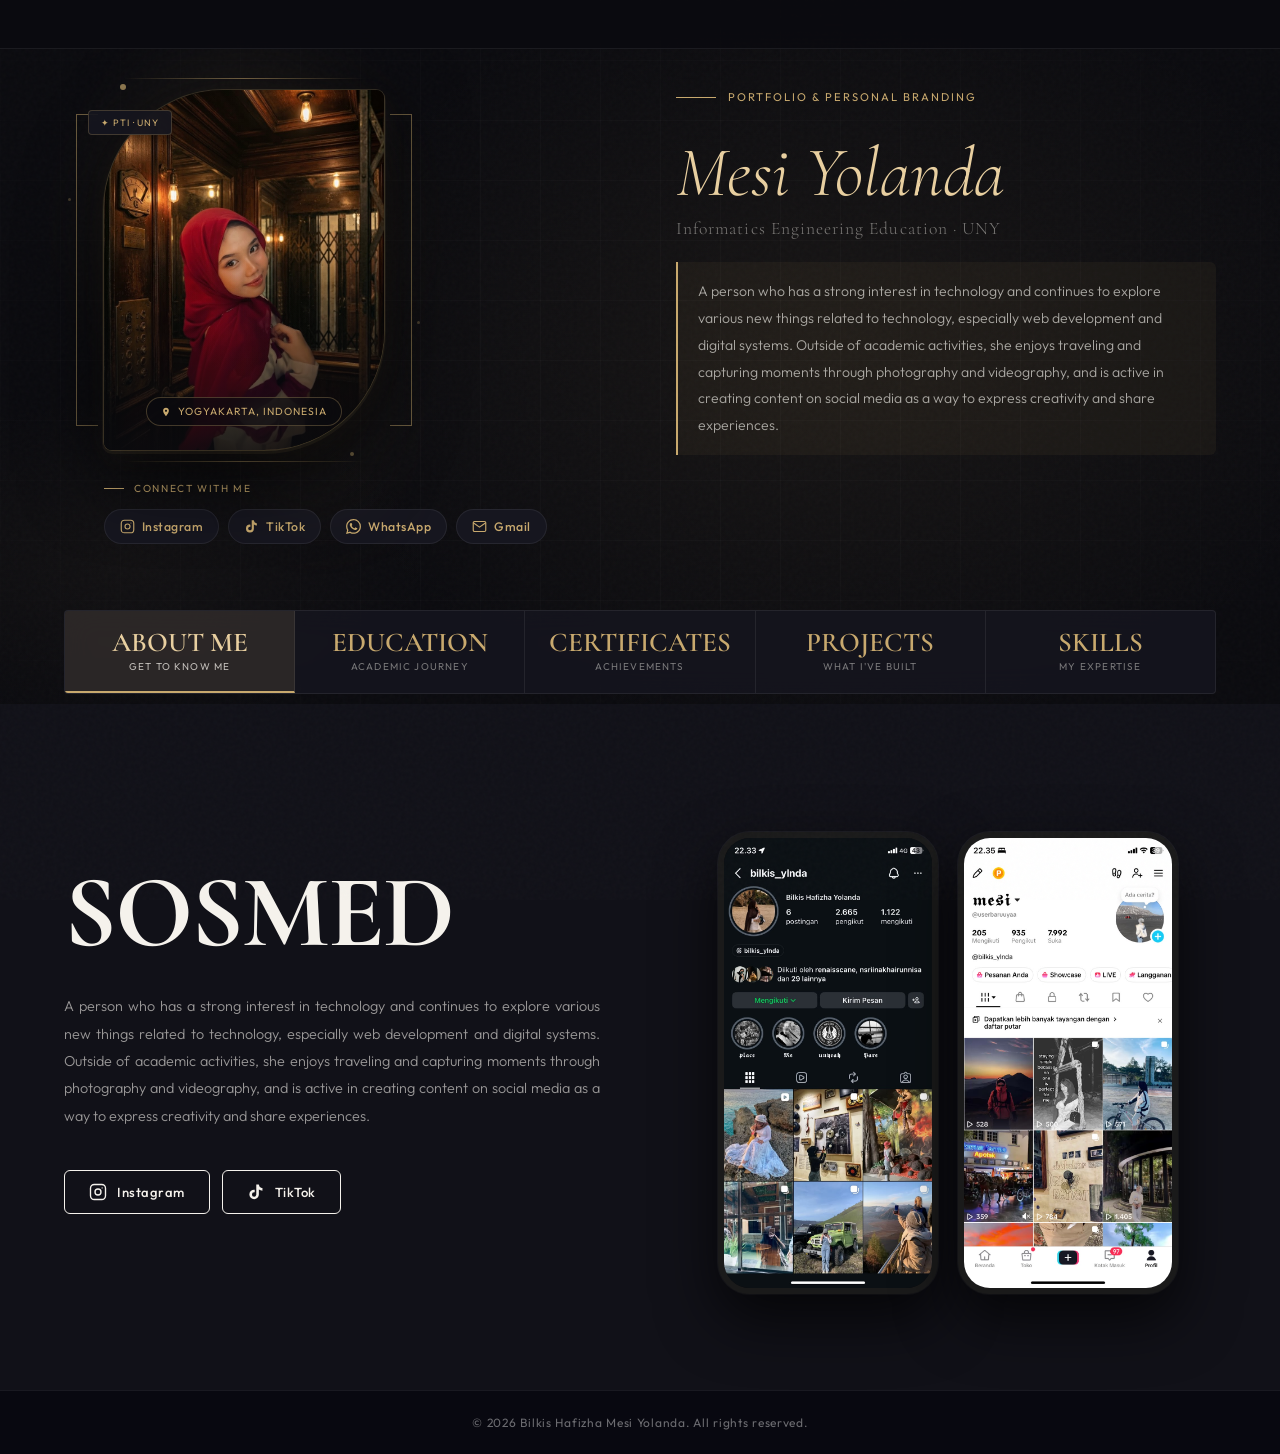
==== index.html @ 8d132f43 "Add files via upload" ====
<!DOCTYPE html>
<html lang="en">
<head>
<meta charset="UTF-8"/>
<meta name="viewport" content="width=device-width, initial-scale=1.0"/>
<title>Bilkis Hafizha — Portfolio</title>
<link href="https://fonts.googleapis.com/css2?family=Cormorant+Garamond:ital,wght@0,300;0,400;0,600;1,300;1,400&family=Outfit:wght@300;400;500;600&display=swap" rel="stylesheet"/>
<style>
:root{--bg:#0b0b0f;--bg2:#111118;--surface:#16161f;--border:rgba(255,255,255,0.07);--gold:#c8a96e;--gold2:#e8cfa0;--gold-glow:rgba(200,169,110,0.15);--white:#f5f2ec;--muted:rgba(245,242,236,0.45);}
*,*::before,*::after{margin:0;padding:0;box-sizing:border-box;}
html{scroll-behavior:smooth;}
body{font-family:'Outfit',sans-serif;background:var(--bg);color:var(--white);overflow-x:hidden;}
body::before{content:'';position:fixed;inset:0;z-index:1;pointer-events:none;opacity:0.025;background-image:url("data:image/svg+xml,%3Csvg viewBox='0 0 256 256' xmlns='http://www.w3.org/2000/svg'%3E%3Cfilter id='n'%3E%3CfeTurbulence type='fractalNoise' baseFrequency='0.9' numOctaves='4' stitchTiles='stitch'/%3E%3C/filter%3E%3Crect width='100%25' height='100%25' filter='url(%23n)'/%3E%3C/svg%3E");}

nav{position:fixed;top:0;left:0;right:0;z-index:500;display:flex;justify-content:space-between;align-items:center;padding:24px 64px;background:rgba(11,11,15,0.8);backdrop-filter:blur(20px);border-bottom:1px solid var(--border);}
.nav-logo{font-family:'Cormorant Garamond',serif;font-size:1.2rem;font-weight:300;letter-spacing:0.08em;color:var(--white);text-decoration:none;}
.nav-logo span{color:var(--gold);font-style:italic;}

/* HERO PERSIS */
.hero{min-height:auto;display:grid;grid-template-columns:1fr 1fr;align-items:start;padding:90px 64px 160px;gap:72px;position:relative;overflow:hidden;}
.hero-bg{position:absolute;inset:0;z-index:0;background:radial-gradient(ellipse 60% 80% at 65% 50%,rgba(200,169,110,0.07) 0%,transparent 70%),radial-gradient(ellipse 40% 40% at 10% 80%,rgba(200,169,110,0.04) 0%,transparent 60%);}
.hero-grid{position:absolute;inset:0;z-index:0;background-image:linear-gradient(rgba(255,255,255,0.02) 1px,transparent 1px),linear-gradient(90deg,rgba(255,255,255,0.02) 1px,transparent 1px);background-size:60px 60px;mask-image:radial-gradient(ellipse 80% 80% at 50% 50%,black 40%,transparent 100%);}

.hero-text{position:relative;z-index:2;animation:fadeUp 0.9s ease both;order:2;display:flex;flex-direction:column;justify-content:center;}
.eyebrow{display:flex;align-items:center;gap:12px;margin-bottom:32px;}
.eyebrow-line{width:40px;height:1px;background:var(--gold);}
.eyebrow-text{font-size:0.7rem;letter-spacing:0.18em;text-transform:uppercase;color:var(--gold);}
.hero-name{font-family:'Cormorant Garamond',serif;font-size:clamp(3rem,5.5vw,4.8rem);font-weight:300;line-height:1.05;margin-bottom:24px;}
.hero-name .italic{font-style:italic;color:var(--gold2);}
.hero-name .sub{font-size:clamp(0.9rem,1.5vw,1.1rem);font-weight:300;font-style:normal;color:var(--muted);letter-spacing:0.06em;display:block;margin-top:10px;}
.hero-desc{font-size:0.88rem;line-height:1.9;max-width:620px;font-weight:300;color:rgba(245,242,236,0.65);background:rgba(200,169,110,0.06);border-left:2px solid var(--gold);padding:16px 20px;border-radius:0 6px 6px 0;}

.hero-right{position:relative;z-index:2;display:flex;flex-direction:column;align-items:flex-start;gap:32px;animation:fadeUp 0.9s 0.15s ease both;order:1;padding-left:40px;}
.hero-contact-wrap{width:100%;}
.hero-contact-label{font-size:0.64rem;letter-spacing:0.16em;text-transform:uppercase;color:var(--gold);margin-bottom:14px;display:flex;align-items:center;gap:10px;}
.hero-contact-label::before{content:'';width:20px;height:1px;background:var(--gold);}
.hero-cpills{display:flex;flex-wrap:wrap;gap:9px;align-items:center;}
.hpill-icon{display:inline-flex;align-items:center;gap:7px;text-decoration:none;padding:9px 15px;border:1px solid var(--border);border-radius:40px;font-family:'Outfit',sans-serif;font-size:0.77rem;font-weight:500;letter-spacing:0.04em;color:var(--gold);background:var(--surface);white-space:nowrap;transition:all 0.25s;cursor:pointer;}
.hpill-icon svg{flex-shrink:0;color:var(--gold);}
.hpill-icon:hover{color:var(--gold2);border-color:rgba(200,169,110,0.45);background:var(--gold-glow);transform:translateY(-2px);box-shadow:0 8px 20px rgba(0,0,0,0.35);}
.hpill-icon:hover svg{color:var(--gold2);}

/* Photo Scene */
.photo-scene{position:relative;width:280px;height:360px;flex-shrink:0;}
.photo-glow{position:absolute;top:50%;left:50%;transform:translate(-50%,-50%);width:380px;height:500px;background:radial-gradient(ellipse 70% 60% at 50% 40%,rgba(200,169,110,0.22) 0%,transparent 65%),radial-gradient(ellipse 40% 50% at 70% 80%,rgba(200,169,110,0.08) 0%,transparent 60%);filter:blur(40px);animation:pulse-glow 5s ease-in-out infinite alternate;pointer-events:none;}
@keyframes pulse-glow{from{opacity:0.7;transform:translate(-50%,-50%) scale(1);}to{opacity:1;transform:translate(-50%,-50%) scale(1.06);}}
.deco-bracket-left{position:absolute;top:24px;left:-28px;width:22px;height:calc(100% - 48px);border-top:1.5px solid rgba(200,169,110,0.5);border-left:1.5px solid rgba(200,169,110,0.5);border-bottom:1.5px solid rgba(200,169,110,0.5);}
.deco-bracket-right{position:absolute;top:24px;right:-28px;width:22px;height:calc(100% - 48px);border-top:1.5px solid rgba(200,169,110,0.5);border-right:1.5px solid rgba(200,169,110,0.5);border-bottom:1.5px solid rgba(200,169,110,0.5);}
.deco-line-top{position:absolute;top:-12px;left:20px;right:20px;height:1px;background:linear-gradient(90deg,transparent,var(--gold),transparent);opacity:0.6;}
.deco-line-bottom{position:absolute;bottom:-12px;left:20px;right:20px;height:1px;background:linear-gradient(90deg,transparent,var(--gold),transparent);opacity:0.6;}
.deco-dot{position:absolute;border-radius:50%;background:var(--gold);}
.deco-dot-1{width:6px;height:6px;top:-6px;left:16px;opacity:0.7;}
.deco-dot-2{width:4px;height:4px;bottom:-6px;right:30px;opacity:0.5;}
.deco-dot-3{width:3px;height:3px;top:30%;left:-36px;opacity:0.3;animation:float-dot 3.5s ease-in-out infinite alternate;}
.deco-dot-4{width:3px;height:3px;bottom:35%;right:-36px;opacity:0.3;animation:float-dot 4.2s ease-in-out infinite alternate-reverse;}
@keyframes float-dot{from{transform:translateY(0);opacity:0.2;}to{transform:translateY(-7px);opacity:0.45;}}
.photo-label-v{position:absolute;right:-54px;top:50%;transform:translateY(-50%) rotate(90deg);font-size:0.5rem;letter-spacing:0.24em;text-transform:uppercase;color:rgba(200,169,110,0.3);white-space:nowrap;pointer-events:none;}
.photo-frame{position:absolute;inset:0;border-radius:120px 8px 120px 8px;overflow:hidden;box-shadow:0 0 0 1px rgba(200,169,110,0.18),0 2px 0 2px rgba(200,169,110,0.06),0 24px 80px rgba(0,0,0,0.75),0 8px 24px rgba(200,169,110,0.08);}
.photo-frame img{width:100%;height:100%;object-fit:cover;display:block;object-position:0% top;transition:transform 0.8s ease;}
.photo-frame:hover img{transform:scale(1.05);}
.photo-frame::before{content:'';position:absolute;inset:0;background:radial-gradient(ellipse at 50% 0%,rgba(200,169,110,0.04) 0%,transparent 60%),linear-gradient(180deg,transparent 45%,rgba(11,11,15,0.45) 75%,rgba(11,11,15,0.85) 100%);z-index:1;pointer-events:none;}
.photo-badge-wrap{position:absolute;bottom:0;left:0;right:0;padding:18px 20px 24px;z-index:2;display:flex;align-items:center;justify-content:center;}
.photo-badge{display:inline-flex;align-items:center;gap:7px;background:rgba(11,11,15,0.6);border:1px solid rgba(200,169,110,0.3);padding:7px 14px;border-radius:40px;font-size:0.65rem;letter-spacing:0.1em;text-transform:uppercase;color:var(--gold);backdrop-filter:blur(12px);}
.photo-chip{position:absolute;top:20px;left:-16px;background:rgba(22,22,31,0.92);border:1px solid rgba(200,169,110,0.25);padding:6px 12px;border-radius:4px;font-size:0.58rem;letter-spacing:0.1em;text-transform:uppercase;color:var(--gold);backdrop-filter:blur(10px);z-index:5;animation:float-chip 4s ease-in-out infinite alternate;}
@keyframes float-chip{from{transform:translateY(0);}to{transform:translateY(-5px);}}

/* TAB BAR */
.tab-bar{position:absolute;bottom:10px;left:64px;right:64px;z-index:2;display:flex;border:1px solid var(--border);border-radius:4px;background:rgba(22,22,31,0.85);backdrop-filter:blur(14px);overflow:hidden;}
.tab-btn{flex:1;padding:18px 8px;text-align:center;border-right:1px solid var(--border);background:transparent;border-top:none;border-bottom:none;border-left:none;cursor:pointer;transition:background 0.25s;display:flex;flex-direction:column;align-items:center;gap:4px;text-decoration:none;}
.tab-btn:last-child{border-right:none;}
.tab-btn-n{font-family:'Cormorant Garamond',serif;font-size:1.7rem;font-weight:600;color:var(--gold);display:block;line-height:1;transition:color 0.25s;}
.tab-btn-l{font-size:0.62rem;letter-spacing:0.12em;text-transform:uppercase;color:var(--muted);transition:color 0.25s;}
.tab-btn:hover{background:var(--gold-glow);}
.tab-btn:hover .tab-btn-n{color:var(--gold2);}
.tab-btn:hover .tab-btn-l{color:rgba(245,242,236,0.7);}
.tab-btn.active{background:rgba(200,169,110,0.12);border-bottom:2px solid var(--gold);}
.tab-btn.active .tab-btn-n{color:var(--gold2);}
.tab-btn.active .tab-btn-l{color:rgba(245,242,236,0.75);}

/* ABOUT ME ASLI */
.about-section{padding:80px 64px 96px;background:var(--bg2);display:grid;grid-template-columns:1fr 1fr;gap:80px;align-items:center;scroll-margin-top:10px;}
.about-sosmed-title{font-family:'Cormorant Garamond',serif;font-size:clamp(4rem,8vw,7rem);font-weight:900;color:var(--white);line-height:0.95;letter-spacing:-0.02em;margin-bottom:32px;}
.about-desc{font-size:0.9rem;line-height:1.9;color:rgba(245,242,236,0.6);font-weight:300;margin-bottom:40px;text-align:justify;}
.about-btns{display:flex;gap:12px;flex-wrap:wrap;}
.about-btn{display:inline-flex;align-items:center;gap:10px;padding:12px 24px;border-radius:6px;border:1.5px solid var(--white);background:transparent;color:var(--white);font-family:'Outfit',sans-serif;font-size:0.82rem;font-weight:500;letter-spacing:0.04em;cursor:pointer;text-decoration:none;transition:all .25s;}
.about-btn:hover{background:var(--white);color:#0b0b0f;}
.about-btn svg{width:18px;height:18px;flex-shrink:0;}
.about-right{display:flex;gap:20px;align-items:center;justify-content:center;padding-top:48px;}
.about-phone{position:relative;width:220px;flex-shrink:0;}
.about-phone-frame{width:100%;border-radius:32px;overflow:hidden;border:6px solid #1a1a1a;box-shadow:0 24px 60px rgba(0,0,0,0.7),0 0 0 1px rgba(255,255,255,0.06);background:#0b0b0f;position:relative;}
.about-phone-frame img{width:100%;height:auto;display:block;object-fit:cover;}

#copy-toast{display:none;position:fixed;bottom:32px;left:50%;transform:translateX(-50%);background:rgba(22,22,31,0.97);border:1px solid rgba(200,169,110,0.4);color:var(--gold);padding:10px 22px;border-radius:40px;font-size:0.75rem;letter-spacing:0.08em;z-index:9999;backdrop-filter:blur(10px);}
footer{background:#080810;border-top:1px solid var(--border);padding:24px 64px;display:flex;justify-content:center;align-items:center;}
.f-copy{font-size:0.75rem;color:rgba(255,255,255,0.4);letter-spacing:0.06em;text-align:center;}
@keyframes fadeUp{from{opacity:0;transform:translateY(24px);}to{opacity:1;transform:translateY(0);}}

@media(max-width:900px){
  nav{padding:18px 24px;}
  .hero{grid-template-columns:1fr;padding:100px 24px 140px;text-align:center;gap:40px;}
  .eyebrow{justify-content:center;}
  .hero-desc{margin:0 auto;max-width:100%;}
  .hero-text{order:2;}.hero-right{order:1;}
  .hero-contact-label{justify-content:center;}
  .hero-cpills{justify-content:center;}
  .photo-scene{width:260px;height:360px;}
  .photo-label-v,.deco-dot-3,.deco-dot-4{display:none;}
  .deco-bracket-left{left:-16px;}.deco-bracket-right{right:-16px;}
  .photo-chip{left:-8px;top:14px;}
  .tab-bar{left:24px;right:24px;bottom:24px;}
  .tab-btn{padding:14px 4px;}
  .tab-btn-n{font-size:1.1rem;}.tab-btn-l{font-size:0.48rem;}
  .about-section{grid-template-columns:1fr;padding:60px 24px;}
  .about-right{padding-top:20px;}
  footer{padding:24px;}
}
@media(max-width:559px){
  .tab-bar{display:none;}
  .hpill-icon{padding:8px 12px;font-size:0.72rem;}
}
</style>
</head>
<body>

<nav><a class="nav-logo" href="index.html"></a></nav>

<section class="hero" id="hero-section">
  <div class="hero-bg"></div>
  <div class="hero-grid"></div>
  <div class="hero-text">
    <div class="eyebrow"><span class="eyebrow-line"></span><span class="eyebrow-text">Portfolio &amp; Personal Branding</span></div>
    <h1 class="hero-name"><span class="italic">Mesi Yolanda</span><span class="sub">Informatics Engineering Education &middot; UNY</span></h1>
    <p class="hero-desc">A person who has a strong interest in technology and continues to explore various new things related to technology, especially web development and digital systems. Outside of academic activities, she enjoys traveling and capturing moments through photography and videography, and is active in creating content on social media as a way to express creativity and share experiences.</p>
  </div>
  <div class="hero-right">
    <div class="photo-scene">
      <div class="photo-glow"></div>
      <div class="deco-bracket-left"></div><div class="deco-bracket-right"></div>
      <div class="deco-line-top"></div><div class="deco-line-bottom"></div>
      <div class="deco-dot deco-dot-1"></div><div class="deco-dot deco-dot-2"></div>
      <div class="deco-dot deco-dot-3"></div><div class="deco-dot deco-dot-4"></div>
      <span class="photo-label-v">Yogyakarta &middot; Indonesia &middot; UNY 2024</span>
      <div class="photo-chip">&#10022; PTI &middot; UNY</div>
      <div class="photo-frame">
        <img src="profil.jpg" alt="Bilkis Hafizha Mesi Yolanda"/>
        <div class="photo-badge-wrap">
          <div class="photo-badge">
            <svg width="10" height="10" fill="currentColor" viewBox="0 0 24 24"><path d="M12 2C8.13 2 5 5.13 5 9c0 5.25 7 13 7 13s7-7.75 7-13c0-3.87-3.13-7-7-7zm0 9.5c-1.38 0-2.5-1.12-2.5-2.5s1.12-2.5 2.5-2.5 2.5 1.12 2.5 2.5-1.12 2.5-2.5 2.5z"/></svg>
            Yogyakarta, Indonesia
          </div>
        </div>
      </div>
    </div>
    <div class="hero-contact-wrap">
      <p class="hero-contact-label">Connect With Me</p>
      <div class="hero-cpills">
        <a class="hpill-icon" href="https://www.instagram.com/bilkis_ylnda/" target="_blank" rel="noopener"><svg width="15" height="15" fill="none" stroke="currentColor" stroke-width="1.8" viewBox="0 0 24 24"><rect x="2" y="2" width="20" height="20" rx="5"/><circle cx="12" cy="12" r="4"/><circle cx="17.5" cy="6.5" r="0.8" fill="currentColor" stroke="none"/></svg>Instagram</a>
        <a class="hpill-icon" href="https://www.tiktok.com/@userbaruuyaa" target="_blank" rel="noopener"><svg width="15" height="15" viewBox="0 0 24 24" fill="currentColor"><path d="M19.59 6.69a4.83 4.83 0 01-3.77-4.25V2h-3.45v13.67a2.89 2.89 0 01-2.88 2.5 2.89 2.89 0 01-2.89-2.89 2.89 2.89 0 012.89-2.89c.28 0 .54.04.79.1V9.01a6.33 6.33 0 00-.79-.05 6.34 6.34 0 00-6.34 6.34 6.34 6.34 0 006.34 6.34 6.34 6.34 0 006.33-6.34V8.69a8.17 8.17 0 004.78 1.52V6.77a4.85 4.85 0 01-1.01-.08z"/></svg>TikTok</a>
        <a class="hpill-icon" href="https://wa.me/6289533865173" target="_blank" rel="noopener"><svg width="15" height="15" fill="currentColor" viewBox="0 0 24 24"><path d="M17.472 14.382c-.297-.149-1.758-.867-2.03-.967-.273-.099-.471-.148-.67.15-.197.297-.767.966-.94 1.164-.173.199-.347.223-.644.075-.297-.15-1.255-.463-2.39-1.475-.883-.788-1.48-1.761-1.653-2.059-.173-.297-.018-.458.13-.606.134-.133.298-.347.446-.52.149-.174.198-.298.298-.497.099-.198.05-.371-.025-.52-.075-.149-.669-1.612-.916-2.207-.242-.579-.487-.5-.669-.51-.173-.008-.371-.01-.57-.01-.198 0-.52.074-.792.372-.272.297-1.04 1.016-1.04 2.479 0 1.462 1.065 2.875 1.213 3.074.149.198 2.096 3.2 5.077 4.487.709.306 1.262.489 1.694.625.712.227 1.36.195 1.871.118.571-.085 1.758-.719 2.006-1.413.248-.694.248-1.289.173-1.413-.074-.124-.272-.198-.57-.347m-5.421 7.403h-.004a9.87 9.87 0 01-5.031-1.378l-.361-.214-3.741.982.998-3.648-.235-.374a9.86 9.86 0 01-1.51-5.26c.001-5.45 4.436-9.884 9.888-9.884 2.64 0 5.122 1.03 6.988 2.898a9.825 9.825 0 012.893 6.994c-.003 5.45-4.437 9.884-9.885 9.884m8.413-18.297A11.815 11.815 0 0012.05 0C5.495 0 .16 5.335.157 11.892c0 2.096.547 4.142 1.588 5.945L.057 24l6.305-1.654a11.882 11.882 0 005.683 1.448h.005c6.554 0 11.89-5.335 11.893-11.893a11.821 11.821 0 00-3.48-8.413z"/></svg>WhatsApp</a>
        <a class="hpill-icon" href="mailto:bilkishafizha2005@gmail.com" onclick="copyEmail(event)"><svg width="15" height="15" fill="none" stroke="currentColor" stroke-width="1.8" viewBox="0 0 24 24"><path d="M4 4h16a2 2 0 012 2v12a2 2 0 01-2 2H4a2 2 0 01-2-2V6a2 2 0 012-2z"/><polyline points="22,6 12,13 2,6"/></svg>Gmail</a>
      </div>
    </div>
  </div>
  <div id="copy-toast">Email copied!</div>
  <div class="tab-bar">
    <a href="about.html#about-section" class="tab-btn active"><span class="tab-btn-n">ABOUT ME</span><span class="tab-btn-l">Get to know me</span></a>
    <a href="education.html#education-section" class="tab-btn"><span class="tab-btn-n">EDUCATION</span><span class="tab-btn-l">Academic journey</span></a>
    <a href="sertifikat.html#cert-section" class="tab-btn"><span class="tab-btn-n">CERTIFICATES</span><span class="tab-btn-l">Achievements</span></a>
    <a href="project.html#proj-section" class="tab-btn"><span class="tab-btn-n">PROJECTS</span><span class="tab-btn-l">What I've built</span></a>
    <a href="skill.html#skills-section" class="tab-btn"><span class="tab-btn-n">SKILLS</span><span class="tab-btn-l">My expertise</span></a>
  </div>
</section>

<!-- About Section Asli -->
<div class="about-section" id="about-section">
  <div class="about-left">
    <div class="about-sosmed-title">SOSMED</div>
    <p class="about-desc">A person who has a strong interest in technology and continues to explore various new things related to technology, especially web development and digital systems. Outside of academic activities, she enjoys traveling and capturing moments through photography and videography, and is active in creating content on social media as a way to express creativity and share experiences.</p>
    <div class="about-btns">
      <a class="about-btn" href="https://www.instagram.com/bilkis_ylnda/" target="_blank" rel="noopener">
        <svg fill="none" stroke="currentColor" stroke-width="1.8" viewBox="0 0 24 24"><rect x="2" y="2" width="20" height="20" rx="5"/><circle cx="12" cy="12" r="4"/><circle cx="17.5" cy="6.5" r="0.8" fill="currentColor" stroke="none"/></svg>
        Instagram
      </a>
      <a class="about-btn" href="https://www.tiktok.com/@userbaruuyaa" target="_blank" rel="noopener">
        <svg viewBox="0 0 24 24" fill="currentColor"><path d="M19.59 6.69a4.83 4.83 0 01-3.77-4.25V2h-3.45v13.67a2.89 2.89 0 01-2.88 2.5 2.89 2.89 0 01-2.89-2.89 2.89 2.89 0 012.89-2.89c.28 0 .54.04.79.1V9.01a6.33 6.33 0 00-.79-.05 6.34 6.34 0 00-6.34 6.34 6.34 6.34 0 006.34 6.34 6.34 6.34 0 006.33-6.34V8.69a8.17 8.17 0 004.78 1.52V6.77a4.85 4.85 0 01-1.01-.08z"/></svg>
        TikTok
      </a>
    </div>
  </div>
  <div class="about-right">
    <div class="about-phone">
      <div class="about-phone-frame">
        <img src="instagram.png" alt="Instagram Profile"/>
      </div>
    </div>
    <div class="about-phone">
      <div class="about-phone-frame">
        <img src="tiktok.png" alt="TikTok Profile"/>
      </div>
    </div>
  </div>
</div>

<footer>
  <p class="f-copy">&copy; 2026 Bilkis Hafizha Mesi Yolanda. All rights reserved.</p>
</footer>

<script>
function copyEmail(e) {
  navigator.clipboard.writeText('bilkishafizha2005@gmail.com').then(() => {
    const t = document.getElementById('copy-toast');
    t.style.display = 'block';
    setTimeout(() => { t.style.display = 'none'; }, 2500);
  });
}
// Auto-scroll to section if hash exists or after click
window.addEventListener('DOMContentLoaded', () => {
  if (window.location.hash) {
    const el = document.querySelector(window.location.hash);
    if (el) el.scrollIntoView({ behavior: 'smooth' });
  }
});
</script>

</body>
</html>
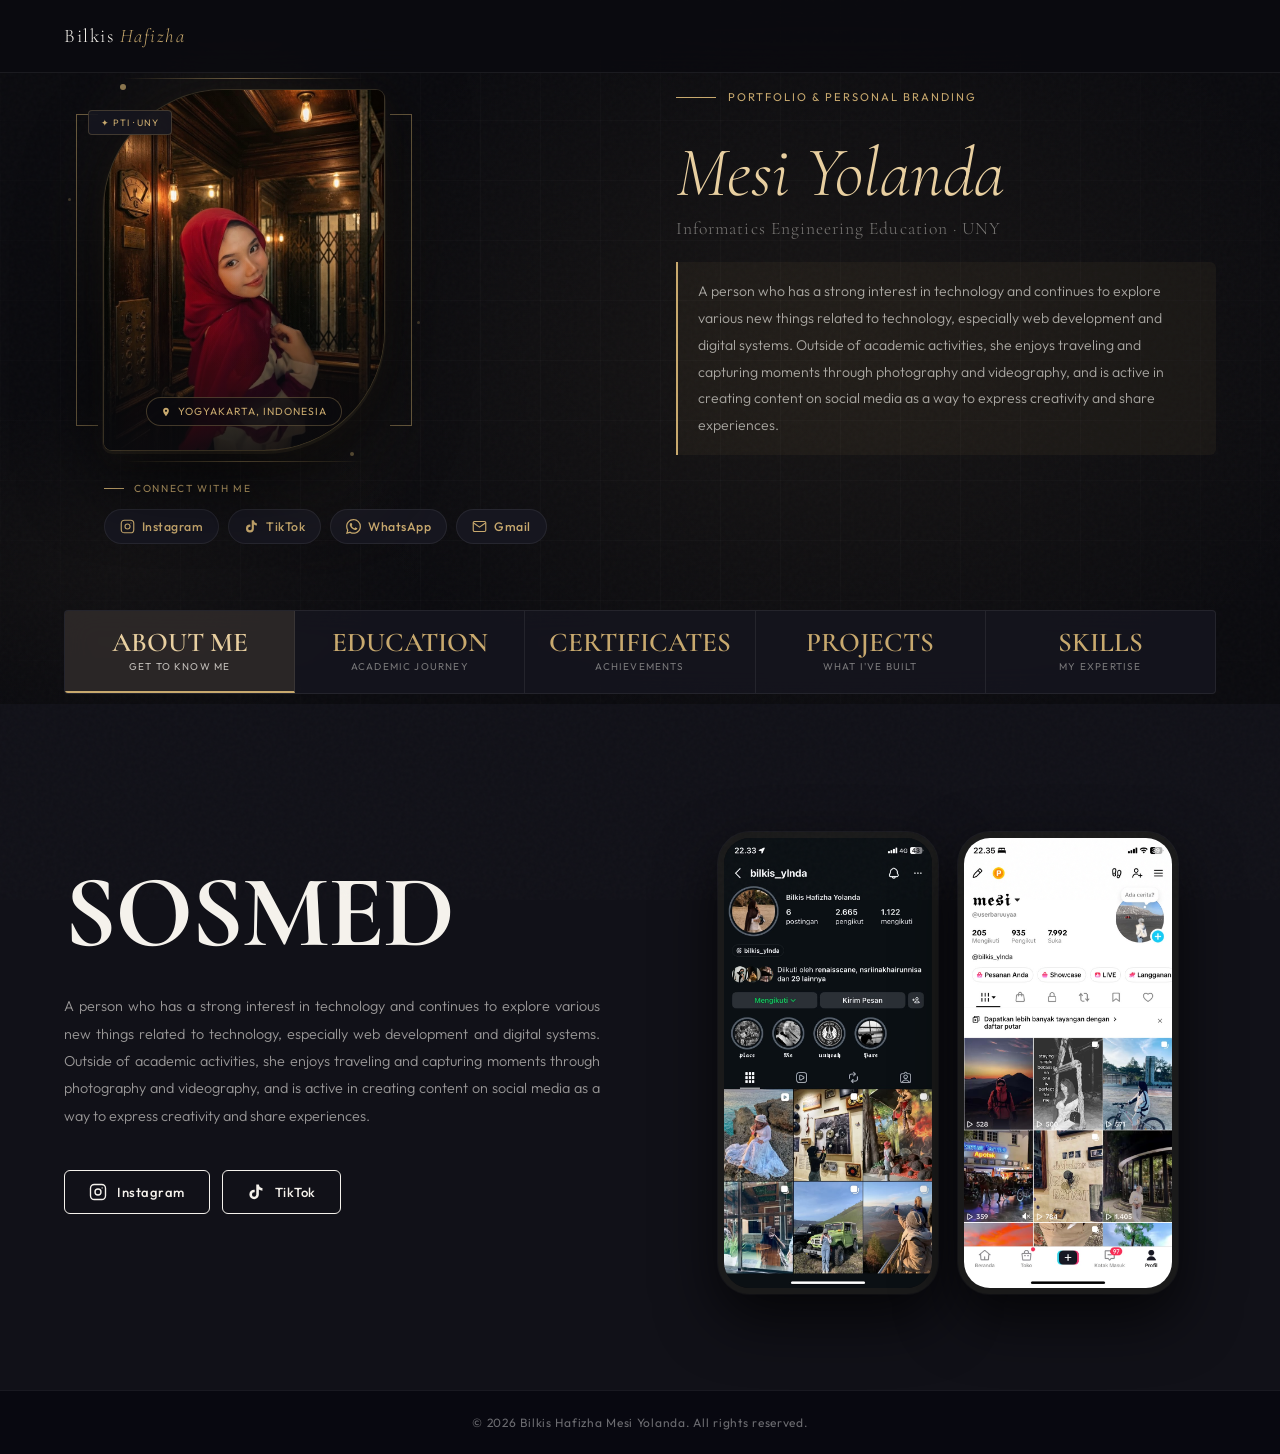
==== commit a5b34cec: "Update index.html" ====
--- a/index.html
+++ b/index.html
@@ -117,12 +117,47 @@
 @media(max-width:559px){
   .tab-bar{display:none;}
   .hpill-icon{padding:8px 12px;font-size:0.72rem;}
+  .about-right{flex-direction:column;align-items:center;gap:28px;}
+  .about-phone{width:min(78vw,260px);}
+  .about-sosmed-title{font-size:clamp(3rem,16vw,4.5rem);}
+  .about-desc{text-align:left;}
+  .about-btns{flex-direction:column;align-items:stretch;}
+  .about-btn{justify-content:center;}
+}
+
+.nav-toggle{display:none;background:none;border:none;color:var(--white);cursor:pointer;padding:8px;z-index:601;position:relative;width:34px;height:34px;align-items:center;justify-content:center;}
+.nav-toggle span{display:block;width:20px;height:2px;background:var(--white);border-radius:2px;position:absolute;transition:all .3s ease;}
+.nav-toggle span:nth-child(1){transform:translateY(-6px);}
+.nav-toggle span:nth-child(3){transform:translateY(6px);}
+.nav-toggle.open span:nth-child(1){transform:rotate(45deg);}
+.nav-toggle.open span:nth-child(2){opacity:0;}
+.nav-toggle.open span:nth-child(3){transform:rotate(-45deg);}
+.menu-overlay-bg{position:fixed;inset:0;background:rgba(0,0,0,0.55);z-index:550;opacity:0;pointer-events:none;transition:opacity .3s ease;}
+.menu-overlay-bg.open{opacity:1;pointer-events:all;}
+.mobile-menu{position:fixed;top:0;right:-85%;width:78%;max-width:320px;height:100%;background:rgba(14,14,20,0.98);backdrop-filter:blur(20px);z-index:600;transition:right .35s ease;border-left:1px solid var(--border);padding:96px 24px 40px;display:flex;flex-direction:column;gap:8px;overflow-y:auto;box-shadow:-20px 0 60px rgba(0,0,0,0.5);}
+.mobile-menu.open{right:0;}
+.mm-link{display:flex;flex-direction:column;gap:3px;text-decoration:none;color:var(--white);padding:14px 16px;border-radius:8px;border:1px solid transparent;font-family:'Outfit',sans-serif;transition:all .2s;}
+.mm-link:hover{background:rgba(200,169,110,0.08);}
+.mm-link.active{background:rgba(200,169,110,0.14);border-color:rgba(200,169,110,0.4);}
+.mm-t{font-family:'Cormorant Garamond',serif;font-size:1.15rem;font-weight:600;color:var(--gold2);}
+.mm-sub{font-size:0.66rem;letter-spacing:0.08em;text-transform:uppercase;color:var(--muted);}
+@media(max-width:900px){
+  .nav-toggle{display:flex;}
 }
 </style>
 </head>
 <body>
 
-<nav><a class="nav-logo" href="index.html"></a></nav>
+<nav><a class="nav-logo" href="index.html">Bilkis <span>Hafizha</span></a><button class="nav-toggle" id="navToggle" onclick="toggleMenu()" aria-label="Menu"><span></span><span></span><span></span></button></nav>
+<div class="menu-overlay-bg" id="menuOverlayBg" onclick="toggleMenu()"></div>
+<div class="mobile-menu" id="mobileMenu">
+    <a href="about.html#about-section" class="mm-link" onclick="toggleMenu()"><span class="mm-t">About Me</span><span class="mm-sub">Get to know me</span></a>
+    <a href="education.html#education-section" class="mm-link" onclick="toggleMenu()"><span class="mm-t">Education</span><span class="mm-sub">Academic journey</span></a>
+    <a href="sertifikat.html#cert-section" class="mm-link" onclick="toggleMenu()"><span class="mm-t">Certificates</span><span class="mm-sub">Achievements</span></a>
+    <a href="project.html#proj-section" class="mm-link" onclick="toggleMenu()"><span class="mm-t">Projects</span><span class="mm-sub">What I've built</span></a>
+    <a href="skill.html#skills-section" class="mm-link" onclick="toggleMenu()"><span class="mm-t">Skills</span><span class="mm-sub">My expertise</span></a>
+</div>
+
 
 <section class="hero" id="hero-section">
   <div class="hero-bg"></div>
@@ -206,6 +241,12 @@
 </footer>
 
 <script>
+function toggleMenu(){
+  document.getElementById('mobileMenu').classList.toggle('open');
+  document.getElementById('menuOverlayBg').classList.toggle('open');
+  document.getElementById('navToggle').classList.toggle('open');
+}
+
 function copyEmail(e) {
   navigator.clipboard.writeText('bilkishafizha2005@gmail.com').then(() => {
     const t = document.getElementById('copy-toast');
@@ -223,4 +264,4 @@
 </script>
 
 </body>
-</html>+</html>
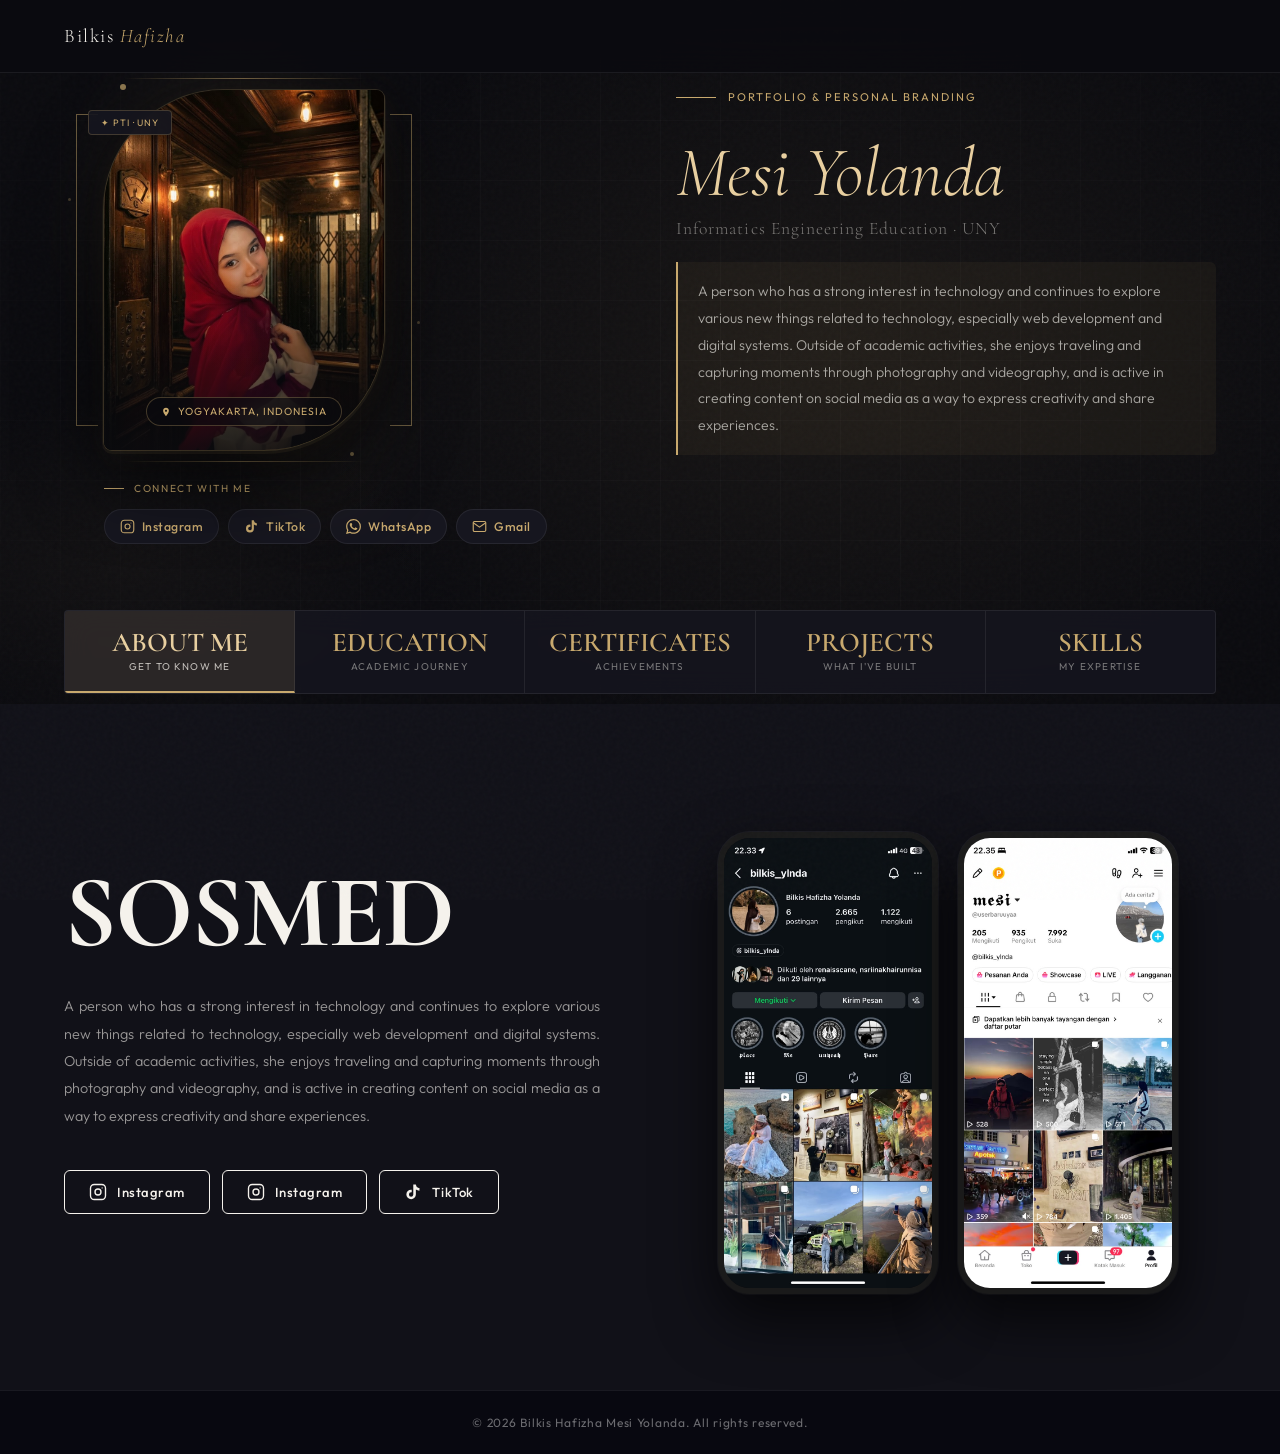
==== commit 69a4c50e: "Update index.html" ====
--- a/index.html
+++ b/index.html
@@ -216,6 +216,10 @@
         <svg fill="none" stroke="currentColor" stroke-width="1.8" viewBox="0 0 24 24"><rect x="2" y="2" width="20" height="20" rx="5"/><circle cx="12" cy="12" r="4"/><circle cx="17.5" cy="6.5" r="0.8" fill="currentColor" stroke="none"/></svg>
         Instagram
       </a>
+      <a class="about-btn" href="https://www.instagram.com/bilkismesi?stkn=MWkzZjQxOTFkYnFscw%3D%3D&amp;utm_source=qr" target="_blank" rel="noopener">
+        <svg fill="none" stroke="currentColor" stroke-width="1.8" viewBox="0 0 24 24"><rect x="2" y="2" width="20" height="20" rx="5"/><circle cx="12" cy="12" r="4"/><circle cx="17.5" cy="6.5" r="0.8" fill="currentColor" stroke="none"/></svg>
+        Instagram
+      </a>
       <a class="about-btn" href="https://www.tiktok.com/@userbaruuyaa" target="_blank" rel="noopener">
         <svg viewBox="0 0 24 24" fill="currentColor"><path d="M19.59 6.69a4.83 4.83 0 01-3.77-4.25V2h-3.45v13.67a2.89 2.89 0 01-2.88 2.5 2.89 2.89 0 01-2.89-2.89 2.89 2.89 0 012.89-2.89c.28 0 .54.04.79.1V9.01a6.33 6.33 0 00-.79-.05 6.34 6.34 0 00-6.34 6.34 6.34 6.34 0 006.34 6.34 6.34 6.34 0 006.33-6.34V8.69a8.17 8.17 0 004.78 1.52V6.77a4.85 4.85 0 01-1.01-.08z"/></svg>
         TikTok
